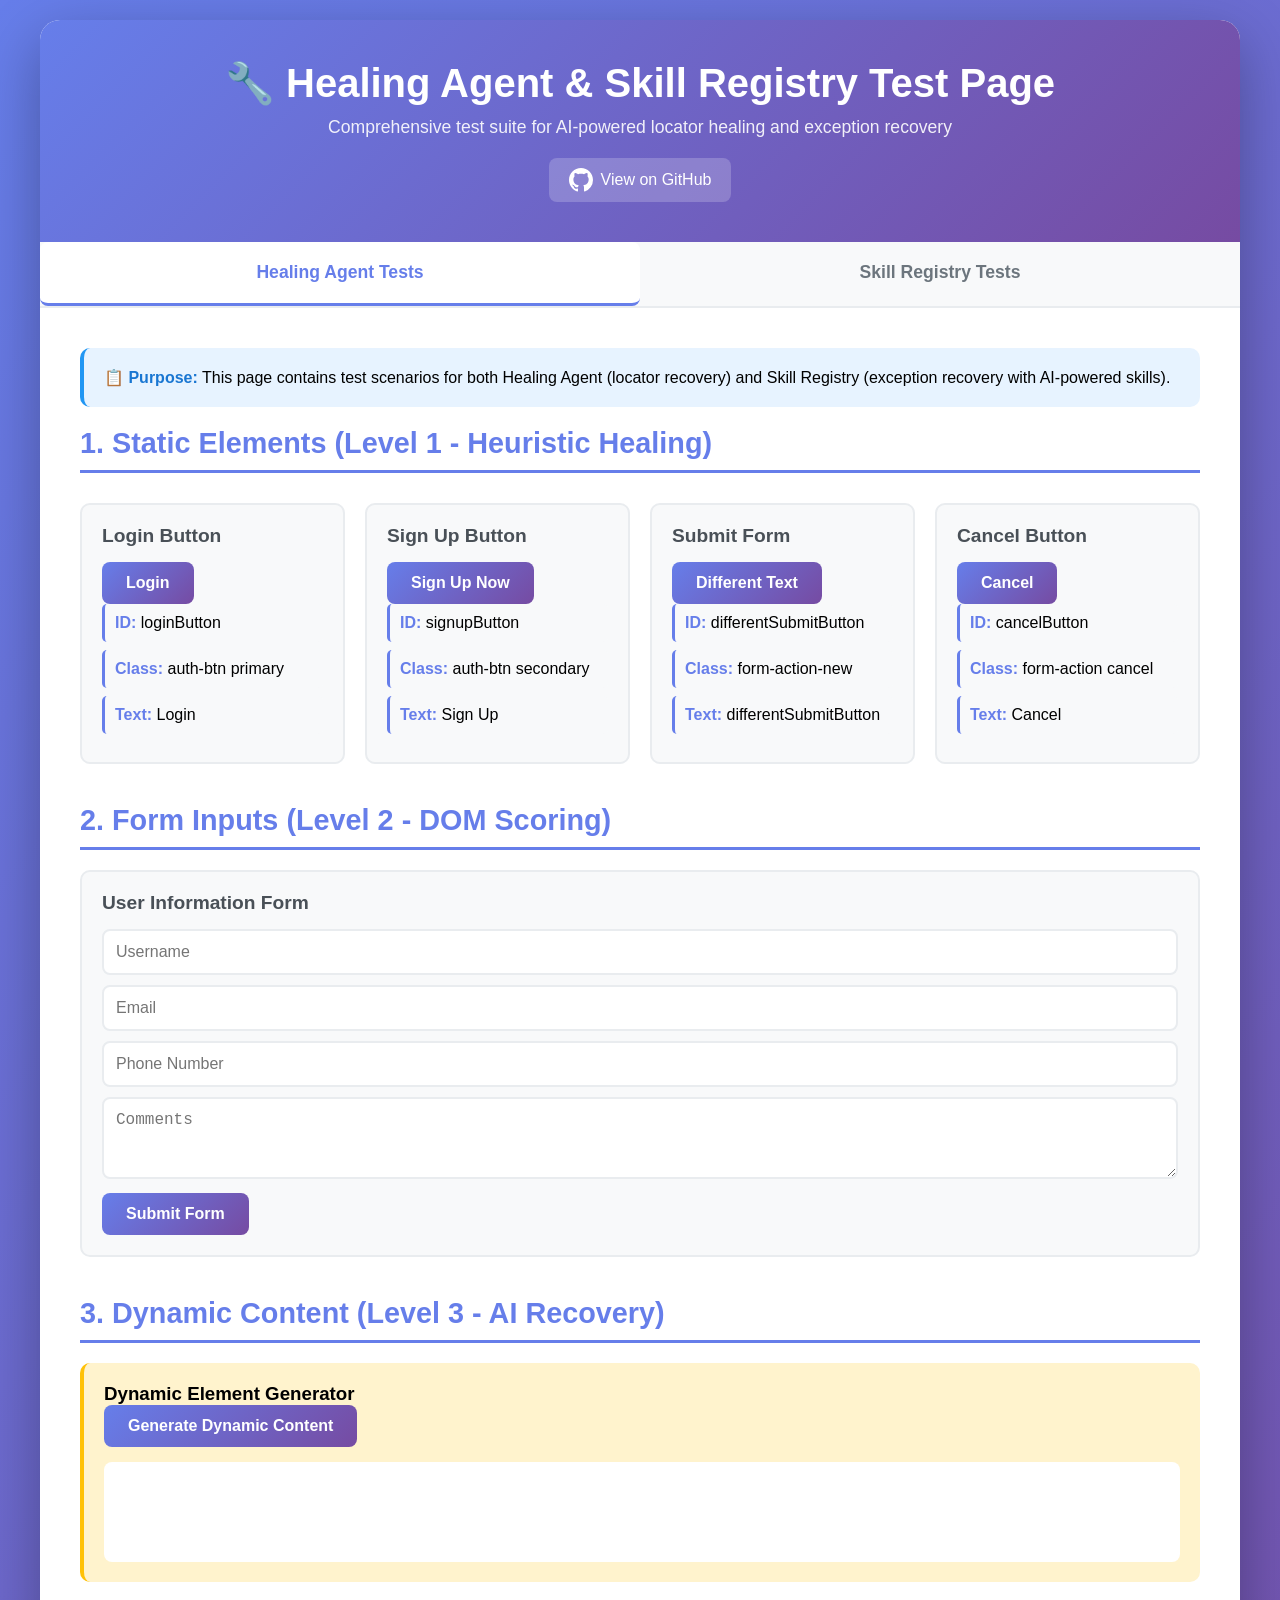
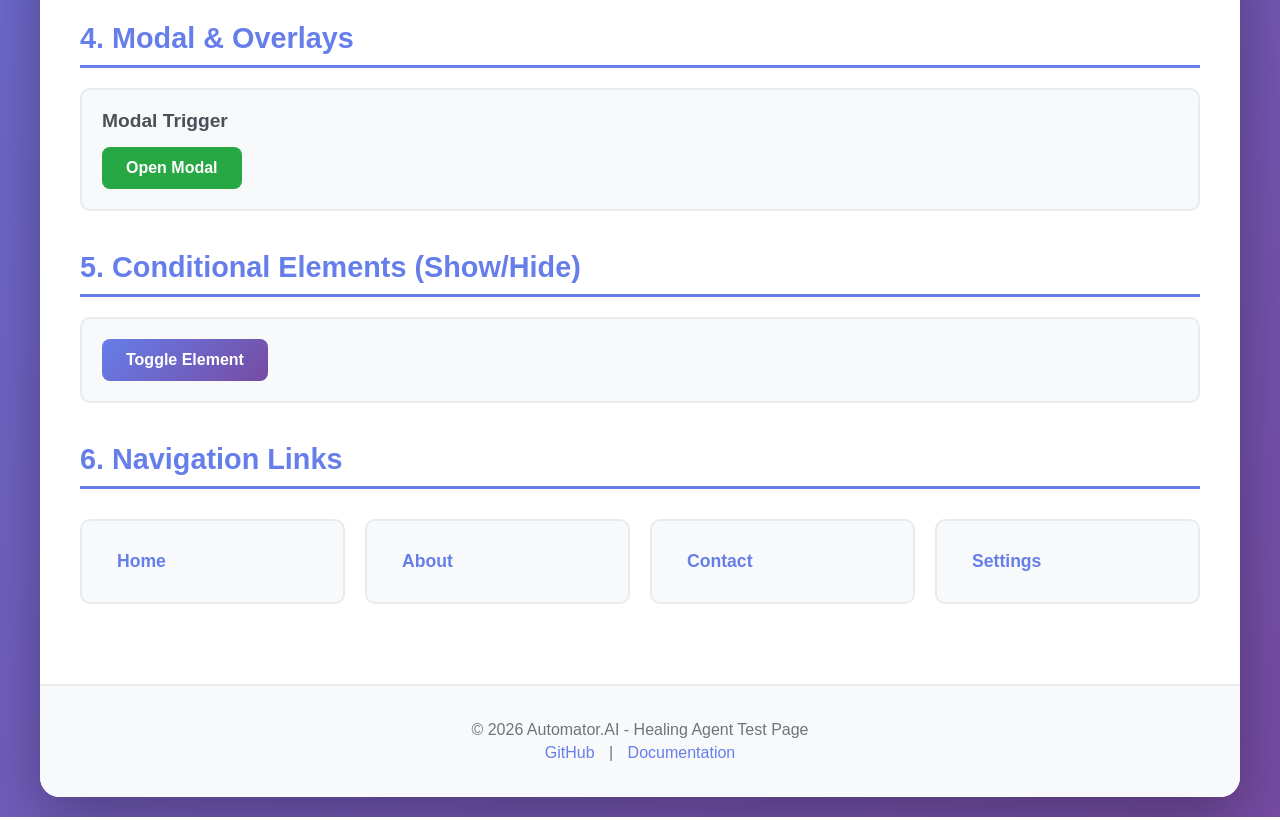
==== index.html @ 8621dc80 "submit button break" ====
<!DOCTYPE html>
<html lang="en">
<head>
    <meta charset="UTF-8">
    <meta name="viewport" content="width=device-width, initial-scale=1.0">
    <meta name="description" content="Comprehensive test page for AI-powered Healing Agent locator recovery testing">
    <meta name="keywords" content="healing agent, test automation, locator healing, UI testing">
    <meta name="author" content="Automator.AI">
    <title>Healing Agent Test Page - Automator.AI</title>
    <link rel="stylesheet" href="styles.css">
</head>
<body>
    <div class="container">
        <div class="header">
            <h1>🔧 Healing Agent & Skill Registry Test Page</h1>
            <p>Comprehensive test suite for AI-powered locator healing and exception recovery</p>
            <div class="header-links">
                <a href="https://github.com/yourusername/healing-agent-test-page" target="_blank" class="github-link">
                    <svg height="24" viewBox="0 0 16 16" width="24" fill="currentColor">
                        <path d="M8 0C3.58 0 0 3.58 0 8c0 3.54 2.29 6.53 5.47 7.59.4.07.55-.17.55-.38 0-.19-.01-.82-.01-1.49-2.01.37-2.53-.49-2.69-.94-.09-.23-.48-.94-.82-1.13-.28-.15-.68-.52-.01-.53.63-.01 1.08.58 1.23.82.72 1.21 1.87.87 2.33.66.07-.52.28-.87.51-1.07-1.78-.2-3.64-.89-3.64-3.95 0-.87.31-1.59.82-2.15-.08-.2-.36-1.02.08-2.12 0 0 .67-.21 2.2.82.64-.18 1.32-.27 2-.27.68 0 1.36.09 2 .27 1.53-1.04 2.2-.82 2.2-.82.44 1.1.16 1.92.08 2.12.51.56.82 1.27.82 2.15 0 3.07-1.87 3.75-3.65 3.95.29.25.54.73.54 1.48 0 1.07-.01 1.93-.01 2.2 0 .21.15.46.55.38A8.013 8.013 0 0016 8c0-4.42-3.58-8-8-8z"></path>
                    </svg>
                    View on GitHub
                </a>
            </div>
        </div>

        <div class="feature-tabs">
            <button class="tab-btn active" onclick="switchTab('healing')">Healing Agent Tests</button>
            <button class="tab-btn" onclick="switchTab('skills')">Skill Registry Tests</button>
        </div>

        <div class="content">
            <!-- Information Section -->
            <div class="info-box">
                <strong>📋 Purpose:</strong> This page contains test scenarios for both Healing Agent (locator recovery) and Skill Registry (exception recovery with AI-powered skills).
            </div>

            <!-- Healing Agent Tab -->
            <div id="healing-tab" class="tab-content active">
                <!-- Section 1: Static Elements -->
                <div class="section">
                    <h2>1. Static Elements (Level 1 - Heuristic Healing)</h2>
                    <div class="test-elements">
                        <div class="test-card">
                            <h3>Login Button</h3>
                            <button id="loginButton" class="auth-btn primary">Login</button>
                            <ul class="element-list">
                                <li><strong>ID:</strong> loginButton</li>
                                <li><strong>Class:</strong> auth-btn primary</li>
                                <li><strong>Text:</strong> Login</li>
                            </ul>
                        </div>

                        <div class="test-card">
                            <h3>Sign Up Button</h3>
                            <button id="btn-signup-modern" class="modern-auth-btn secondary-style">Sign Up Now</button>
                            <ul class="element-list">
                                <li><strong>ID:</strong> signupButton</li>
                                <li><strong>Class:</strong> auth-btn secondary</li>
                                <li><strong>Text:</strong> Sign Up</li>
                            </ul>
                        </div>

                        <div class="test-card">
                            <h3>Submit Form</h3>
                            <button id="differentSubmitButton" class="differentSubmitButton">Different Text</button>
                            <ul class="element-list">
                                <li><strong>ID:</strong> differentSubmitButton</li>
                                <li><strong>Class:</strong> form-action-new</li>
                                <li><strong>Text:</strong> differentSubmitButton</li>
                            </ul>
                        </div>

                        <div class="test-card">
                            <h3>Cancel Button</h3>
                            <button id="cancelButton" class="form-action cancel">Cancel</button>
                            <ul class="element-list">
                                <li><strong>ID:</strong> cancelButton</li>
                                <li><strong>Class:</strong> form-action cancel</li>
                                <li><strong>Text:</strong> Cancel</li>
                            </ul>
                        </div>
                    </div>
                </div>

                <!-- Section 2: Form Inputs -->
                <div class="section">
                    <h2>2. Form Inputs (Level 2 - DOM Scoring)</h2>
                    <div class="test-card">
                        <h3>User Information Form</h3>
                        <input type="text" id="usernameInput" placeholder="Username" class="form-input" />
                        <input type="email" id="emailInput" placeholder="Email" class="form-input" />
                        <input type="text" id="phoneInput" placeholder="Phone Number" class="form-input" />
                        <textarea id="commentsTextarea" placeholder="Comments" class="form-input" rows="3"></textarea>
                        <button id="formSubmitBtn">Submit Form</button>
                    </div>
                </div>

                <!-- Section 3: Dynamic Content -->
                <div class="section">
                    <h2>3. Dynamic Content (Level 3 - AI Recovery)</h2>
                    <div class="dynamic-section">
                        <h3>Dynamic Element Generator</h3>
                        <button id="generateDynamicBtn" onclick="generateDynamicContent()">Generate Dynamic Content</button>
                        <div id="dynamicContent"></div>
                    </div>
                </div>

                <!-- Section 4: Modal & Overlays -->
                <div class="section">
                    <h2>4. Modal & Overlays</h2>
                    <div class="test-card">
                        <h3>Modal Trigger</h3>
                        <button id="openModalBtn" class="modal-trigger" onclick="openModal()">Open Modal</button>
                    </div>
                </div>

                <!-- Section 5: Conditional Elements -->
                <div class="section">
                    <h2>5. Conditional Elements (Show/Hide)</h2>
                    <div class="test-card">
                        <button id="toggleBtn" onclick="toggleElement()">Toggle Element</button>
                        <div id="conditionalElement" class="hidden-element" style="margin-top: 15px; padding: 15px; background: #d4edda; border-radius: 8px;">
                            <strong>Hidden Element Revealed!</strong>
                            <p>This element can be shown or hidden dynamically.</p>
                        </div>
                    </div>
                </div>

                <!-- Section 6: Navigation Links -->
                <div class="section">
                    <h2>6. Navigation Links</h2>
                    <div class="test-elements">
                        <div class="test-card">
                            <a href="#home" id="homeLink" class="nav-link">Home</a>
                        </div>
                        <div class="test-card">
                            <a href="#about" id="aboutLink" class="nav-link">About</a>
                        </div>
                        <div class="test-card">
                            <a href="#contact" id="contactLink" class="nav-link">Contact</a>
                        </div>
                        <div class="test-card">
                            <a href="#settings" id="settingsLink" class="nav-link">Settings</a>
                        </div>
                    </div>
                </div>
            </div>

            <!-- Skill Registry Tab -->
            <div id="skills-tab" class="tab-content">
                <div class="info-box warning-box">
                    <strong>⚠️ Skill Registry Testing:</strong> These tests simulate various exception scenarios that the Skill Registry should handle automatically during test execution.
                </div>

                <div class="section">
                    <h2>Test Instructions</h2>
                    <div class="test-card">
                        <h3>How to Test Skill Registry</h3>
                        <ol class="instruction-list">
                            <li><strong>Setup:</strong> Enable <code>useSkillRegistry: true</code> in your project configuration</li>
                            <li><strong>Create Skills:</strong> Use the API to create skills for your scenario with matching trigger conditions</li>
                            <li><strong>Run Test:</strong> Execute your test scenario through Automator</li>
                            <li><strong>Trigger Interruption:</strong> Use the "Trigger" buttons on this page to simulate failures</li>
                            <li><strong>Observe:</strong> Skill Registry should detect, execute skill, and retry the step</li>
                            <li><strong>Verify:</strong> Check logs for skill execution details and MongoDB for execution records</li>
                        </ol>
                    </div>
                </div>

                <!-- All the same test sections but with skill-specific info -->
                <div class="section">
                    <h2>🎯 Test 1: Ad Popup Interruption</h2>
                    <div class="skill-test-scenario">
                        <div class="scenario-info">
                            <h3>Scenario Description</h3>
                            <p>Test clicks the "Continue" button, but an ad popup blocks the click interaction.</p>
                            <div class="skill-definition">
                                <strong>Expected Exception:</strong> <code>ElementClickInterceptedException</code><br>
                                <strong>Skill Trigger:</strong> "When an unexpected ad popup appears on screen"<br>
                                <strong>Skill Action:</strong> "Click on the close (X) icon"<br>
                                <strong>Expected Outcome:</strong> Skill dismisses popup, step retries and succeeds
                            </div>
                        </div>
                        <div class="test-controls">
                            <button id="continueButton2" class="primary-btn" data-test-id="continue-btn-skill">Continue to Next Step</button>
                            <button onclick="triggerAdPopup()" class="trigger-btn">Trigger Ad Popup</button>
                            <div id="adPopupStatus2" class="status"></div>
                        </div>
                    </div>
                </div>

                <div class="section">
                    <h2>🍪 Test 2: Cookie Consent Banner</h2>
                    <div class="skill-test-scenario">
                        <div class="scenario-info">
                            <h3>Scenario Description</h3>
                            <p>Test clicks "Accept Terms", but cookie banner blocks the button.</p>
                            <div class="skill-definition">
                                <strong>Expected Exception:</strong> <code>ElementClickInterceptedException</code><br>
                                <strong>Skill Trigger:</strong> "When a cookie consent banner is blocking interactions"<br>
                                <strong>Skill Action:</strong> "Click on the Accept All button"<br>
                                <strong>Expected Outcome:</strong> Skill accepts cookies, step retries and succeeds
                            </div>
                        </div>
                        <div class="test-controls">
                            <button id="acceptTermsButton2" class="primary-btn" data-test-id="accept-terms-skill">Accept Terms</button>
                            <button onclick="triggerCookieBanner()" class="trigger-btn">Trigger Cookie Banner</button>
                            <div id="cookieBannerStatus2" class="status"></div>
                        </div>
                    </div>
                </div>

                <div class="section">
                    <h2>📧 Test 3: Newsletter Subscription Popup</h2>
                    <div class="skill-test-scenario">
                        <div class="scenario-info">
                            <h3>Scenario Description</h3>
                            <p>Test submits a form, but newsletter popup blocks submit.</p>
                            <div class="skill-definition">
                                <strong>Expected Exception:</strong> <code>ElementClickInterceptedException</code><br>
                                <strong>Skill Trigger:</strong> "When newsletter subscription popup appears"<br>
                                <strong>Skill Action:</strong> "Click on the No Thanks button"<br>
                                <strong>Expected Outcome:</strong> Skill dismisses newsletter, step retries and succeeds
                            </div>
                        </div>
                        <div class="test-controls">
                            <button id="submitFormButton2" class="primary-btn" data-test-id="submit-form-skill">Submit Form</button>
                            <button onclick="triggerNewsletterPopup()" class="trigger-btn">Trigger Newsletter Popup</button>
                            <div id="newsletterStatus2" class="status"></div>
                        </div>
                    </div>
                </div>

                <div class="section">
                    <h2>👁️ Test 4: Element Not Visible (Scroll Required)</h2>
                    <div class="skill-test-scenario">
                        <div class="scenario-info">
                            <h3>Scenario Description</h3>
                            <p>Target button is outside viewport, causing ElementNotInteractableException.</p>
                            <div class="skill-definition">
                                <strong>Expected Exception:</strong> <code>ElementNotInteractableException</code><br>
                                <strong>Skill Trigger:</strong> "When target element is not visible in viewport"<br>
                                <strong>Skill Action:</strong> "Scroll the target element into center of viewport"<br>
                                <strong>Expected Outcome:</strong> Skill scrolls to element, step retries and succeeds
                            </div>
                        </div>
                        <div class="test-controls">
                            <button onclick="scrollToHiddenElement()" class="trigger-btn">Scroll to Hidden Element</button>
                            <p class="helper-text">Target button is 1500px below (out of viewport)</p>
                            <div id="scrollStatus2" class="status"></div>
                        </div>
                        <div style="height: 1500px; background: linear-gradient(to bottom, #f8f9fa, #e9ecef); margin: 20px 0; display: flex; align-items: center; justify-content: center; color: #6c757d;">
                            <p>↓ Hidden button is below ↓</p>
                        </div>
                        <button id="hiddenButton2" class="primary-btn" data-test-id="hidden-btn-skill" style="margin-bottom: 50px;">Hidden Button (Out of Viewport)</button>
                    </div>
                </div>

                <div class="section">
                    <h2>⏳ Test 5: Loading Spinner Blocker</h2>
                    <div class="skill-test-scenario">
                        <div class="scenario-info">
                            <h3>Scenario Description</h3>
                            <p>Loading spinner appears and blocks interaction, causing timeout.</p>
                            <div class="skill-definition">
                                <strong>Expected Exception:</strong> <code>TimeoutException</code> or <code>ElementClickInterceptedException</code><br>
                                <strong>Skill Trigger:</strong> "When loading spinner is blocking interactions"<br>
                                <strong>Skill Action:</strong> "Wait for loading spinner to disappear"<br>
                                <strong>Expected Outcome:</strong> Skill waits for spinner, step retries and succeeds
                            </div>
                        </div>
                        <div class="test-controls">
                            <button id="processDataButton2" class="primary-btn" data-test-id="process-data-skill">Process Data</button>
                            <button onclick="triggerLoadingSpinner()" class="trigger-btn">Trigger Loading Spinner</button>
                            <div id="loadingStatus2" class="status"></div>
                        </div>
                    </div>
                </div>

                <div class="section">
                    <h2>🔄 Test 6: Stale Element After DOM Update</h2>
                    <div class="skill-test-scenario">
                        <div class="scenario-info">
                            <h3>Scenario Description</h3>
                            <p>Element reference becomes stale after React/Vue-style re-render.</p>
                            <div class="skill-definition">
                                <strong>Expected Exception:</strong> <code>StaleElementReferenceException</code><br>
                                <strong>Skill Trigger:</strong> "When element reference becomes stale after DOM update"<br>
                                <strong>Skill Action:</strong> "Wait 2 seconds for DOM to stabilize"<br>
                                <strong>Expected Outcome:</strong> Skill waits, element re-located, step succeeds
                            </div>
                        </div>
                        <div class="test-controls">
                            <div id="staleContainer">
                                <button id="staleTestButton2" class="primary-btn" data-test-id="stale-btn-skill">Target Button</button>
                            </div>
                            <button onclick="causeStaleElement()" class="trigger-btn">Cause DOM Re-render</button>
                            <div id="staleStatus2" class="status"></div>
                        </div>
                    </div>
                </div>

                <div class="section">
                    <h2>🪟 Test 7: Multiple Overlapping Popups</h2>
                    <div class="skill-test-scenario">
                        <div class="scenario-info">
                            <h3>Scenario Description</h3>
                            <p>Three popups appear in sequence: Cookie → Newsletter → Promo</p>
                            <div class="skill-definition">
                                <strong>Expected Exception:</strong> <code>ElementClickInterceptedException</code> (multiple times)<br>
                                <strong>Skill Trigger:</strong> "When any popup or modal is blocking interactions"<br>
                                <strong>Skill Action:</strong> "Click close button or dismiss link"<br>
                                <strong>Expected Outcome:</strong> Skill dismisses all popups, step eventually succeeds
                            </div>
                        </div>
                        <div class="test-controls">
                            <button id="finalActionButton2" class="primary-btn" data-test-id="final-action-skill">Complete Action</button>
                            <button onclick="triggerMultiplePopups()" class="trigger-btn">Trigger Sequential Popups</button>
                            <div id="multiPopupStatus2" class="status"></div>
                        </div>
                    </div>
                </div>

                <div class="section">
                    <h2>📊 Test Results Summary</h2>
                    <div class="test-card">
                        <h3>Expected Skill Registry Behavior</h3>
                        <ul class="result-list">
                            <li>✅ <strong>Test 1-3:</strong> Popups dismissed automatically</li>
                            <li>✅ <strong>Test 4:</strong> Element scrolled into view</li>
                            <li>✅ <strong>Test 5:</strong> Waited for spinner to disappear</li>
                            <li>✅ <strong>Test 6:</strong> Waited for DOM stabilization</li>
                            <li>✅ <strong>Test 7:</strong> All popups dismissed in sequence</li>
                            <li>📝 <strong>Logs:</strong> Check core engine logs for [SkillRegistry] entries</li>
                            <li>💾 <strong>Database:</strong> Check MongoDB skillexecutions collection</li>
                        </ul>
                    </div>
                </div>
            </div>
        </div>

        <footer class="footer">
            <p>&copy; 2026 Automator.AI - Healing Agent Test Page</p>
            <p>
                <a href="https://github.com/yourusername/healing-agent-test-page" target="_blank">GitHub</a> | 
                <a href="docs.html">Documentation</a>
            </p>
        </footer>
    </div>

    <!-- Modal -->
    <div id="modal">
        <div class="modal-content">
            <h3>Modal Dialog</h3>
            <p>This is a modal that appears on top of the page.</p>
            <button id="closeModalBtn" class="close-modal" onclick="closeModal()">Close Modal</button>
        </div>
    </div>

    <!-- Ad Popup Overlay -->
    <div id="adPopup" class="popup-overlay">
        <div class="popup-content ad-popup">
            <h3>🎯 Advertisement</h3>
            <p>Special Offer! Get 50% off on premium features!</p>
            <button id="adCloseBtn" class="close-btn" onclick="closeAdPopup()">✕</button>
            <button class="popup-action-btn">Learn More</button>
        </div>
    </div>

    <!-- Cookie Consent Banner -->
    <div id="cookieBanner" class="cookie-banner">
        <div class="cookie-content">
            <p>🍪 We use cookies to enhance your experience. By continuing, you accept our cookie policy.</p>
            <div class="cookie-buttons">
                <button id="acceptAllCookies" class="accept-btn" onclick="closeCookieBanner()">Accept All</button>
                <button id="rejectCookies" class="reject-btn" onclick="closeCookieBanner()">Reject</button>
            </div>
        </div>
    </div>

    <!-- Newsletter Popup -->
    <div id="newsletterPopup" class="popup-overlay">
        <div class="popup-content newsletter-popup">
            <h3>📧 Subscribe to Our Newsletter</h3>
            <p>Get the latest updates and exclusive offers!</p>
            <input type="email" placeholder="Enter your email" class="popup-input" />
            <button id="subscribeBtn" class="popup-action-btn">Subscribe</button>
            <button id="noThanksBtn" class="close-btn" onclick="closeNewsletterPopup()">No Thanks</button>
        </div>
    </div>

    <!-- Loading Spinner Overlay -->
    <div id="loadingSpinner" class="loading-overlay">
        <div class="spinner"></div>
        <p>Loading...</p>
    </div>

    <!-- Promo Popup (for multiple popups test) -->
    <div id="promoPopup" class="popup-overlay">
        <div class="popup-content promo-popup">
            <h3>🎉 Limited Time Offer!</h3>
            <p>Sign up now and get 30 days free trial!</p>
            <button id="promoCloseBtn" class="close-btn" onclick="closePromoPopup()">✕</button>
            <button class="popup-action-btn">Claim Offer</button>
        </div>
    </div>

    <script src="script.js"></script>
</body>
</html>
---- styles.css ----
* {
    margin: 0;
    padding: 0;
    box-sizing: border-box;
}

body {
    font-family: 'Segoe UI', Tahoma, Geneva, Verdana, sans-serif;
    background: linear-gradient(135deg, #667eea 0%, #764ba2 100%);
    min-height: 100vh;
    padding: 20px;
}

.container {
    max-width: 1200px;
    margin: 0 auto;
    background: white;
    border-radius: 20px;
    box-shadow: 0 20px 60px rgba(0, 0, 0, 0.3);
    overflow: hidden;
}

.header {
    background: linear-gradient(135deg, #667eea 0%, #764ba2 100%);
    color: white;
    padding: 40px;
    text-align: center;
    position: relative;
}

.header h1 {
    font-size: 2.5rem;
    margin-bottom: 10px;
}

.header p {
    font-size: 1.1rem;
    opacity: 0.9;
}

.header-links {
    margin-top: 20px;
}

.github-link {
    display: inline-flex;
    align-items: center;
    gap: 8px;
    color: white;
    text-decoration: none;
    background: rgba(255, 255, 255, 0.2);
    padding: 10px 20px;
    border-radius: 8px;
    transition: all 0.3s ease;
}

.github-link:hover {
    background: rgba(255, 255, 255, 0.3);
    transform: translateY(-2px);
}

.content {
    padding: 40px;
}

.section {
    margin-bottom: 40px;
}

.section h2 {
    color: #667eea;
    margin-bottom: 20px;
    font-size: 1.8rem;
    border-bottom: 3px solid #667eea;
    padding-bottom: 10px;
}

.test-elements {
    display: grid;
    grid-template-columns: repeat(auto-fit, minmax(250px, 1fr));
    gap: 20px;
    margin-top: 30px;
}

.test-card {
    background: #f8f9fa;
    border-radius: 10px;
    padding: 20px;
    border: 2px solid #e9ecef;
    transition: all 0.3s ease;
}

.test-card:hover {
    transform: translateY(-5px);
    box-shadow: 0 10px 20px rgba(102, 126, 234, 0.2);
    border-color: #667eea;
}

.test-card h3 {
    color: #495057;
    margin-bottom: 15px;
    font-size: 1.2rem;
}

button, .btn {
    background: linear-gradient(135deg, #667eea 0%, #764ba2 100%);
    color: white;
    border: none;
    padding: 12px 24px;
    border-radius: 8px;
    cursor: pointer;
    font-size: 1rem;
    font-weight: 600;
    transition: all 0.3s ease;
    display: inline-block;
    text-decoration: none;
}

button:hover, .btn:hover {
    transform: scale(1.05);
    box-shadow: 0 5px 15px rgba(102, 126, 234, 0.4);
}

input[type="text"],
input[type="email"],
textarea {
    width: 100%;
    padding: 12px;
    border: 2px solid #e9ecef;
    border-radius: 8px;
    font-size: 1rem;
    margin-bottom: 10px;
    transition: border-color 0.3s ease;
}

input[type="text"]:focus,
input[type="email"]:focus,
textarea:focus {
    outline: none;
    border-color: #667eea;
}

.dynamic-section {
    background: #fff3cd;
    padding: 20px;
    border-radius: 10px;
    border-left: 4px solid #ffc107;
}

.info-box {
    background: #e7f3ff;
    padding: 20px;
    border-radius: 10px;
    border-left: 4px solid #2196F3;
    margin-bottom: 20px;
}

.info-box strong {
    color: #1976D2;
}

.element-list {
    list-style: none;
    padding-left: 0;
}

.element-list li {
    padding: 10px;
    margin-bottom: 8px;
    background: #f8f9fa;
    border-radius: 5px;
    border-left: 3px solid #667eea;
}

.element-list li strong {
    color: #667eea;
}

.modal-trigger {
    background: #28a745;
}

.modal-trigger:hover {
    background: #218838;
}

.hidden-element {
    display: none;
}

.visible-element {
    display: block;
    animation: fadeIn 0.5s ease;
}

@keyframes fadeIn {
    from { opacity: 0; transform: translateY(-10px); }
    to { opacity: 1; transform: translateY(0); }
}

#dynamicContent {
    min-height: 100px;
    padding: 20px;
    background: white;
    border-radius: 8px;
    margin-top: 15px;
}

.status-message {
    padding: 15px;
    border-radius: 8px;
    margin-top: 15px;
    font-weight: 500;
}

.success {
    background: #d4edda;
    color: #155724;
    border: 1px solid #c3e6cb;
}

.error {
    background: #f8d7da;
    color: #721c24;
    border: 1px solid #f5c6cb;
}

#modal {
    display: none;
    position: fixed;
    top: 0;
    left: 0;
    width: 100%;
    height: 100%;
    background: rgba(0, 0, 0, 0.5);
    justify-content: center;
    align-items: center;
    z-index: 1000;
}

#modal.show {
    display: flex;
}

.modal-content {
    background: white;
    padding: 40px;
    border-radius: 15px;
    max-width: 500px;
    width: 90%;
    text-align: center;
    animation: slideIn 0.3s ease;
}

@keyframes slideIn {
    from { transform: translateY(-50px); opacity: 0; }
    to { transform: translateY(0); opacity: 1; }
}

.modal-content h3 {
    color: #667eea;
    margin-bottom: 20px;
}

.close-modal {
    background: #dc3545;
}

.close-modal:hover {
    background: #c82333;
}

.nav-link {
    color: #667eea;
    text-decoration: none;
    font-size: 1.1rem;
    font-weight: 600;
    padding: 10px 15px;
    display: block;
    transition: all 0.3s ease;
}

.nav-link:hover {
    color: #764ba2;
    transform: translateX(5px);
}

.footer {
    background: #f8f9fa;
    padding: 30px;
    text-align: center;
    color: #6c757d;
    border-top: 2px solid #e9ecef;
}

.footer p {
    margin: 5px 0;
}

.footer a {
    color: #667eea;
    text-decoration: none;
    margin: 0 10px;
}

.footer a:hover {
    text-decoration: underline;
}

/* Tab Navigation */
.feature-tabs {
    display: flex;
    background: #f8f9fa;
    border-bottom: 2px solid #e9ecef;
}

.tab-btn {
    flex: 1;
    padding: 20px;
    background: transparent;
    border: none;
    border-bottom: 3px solid transparent;
    color: #6c757d;
    font-size: 1.1rem;
    font-weight: 600;
    cursor: pointer;
    transition: all 0.3s ease;
}

.tab-btn:hover {
    background: rgba(102, 126, 234, 0.1);
    transform: none;
}

.tab-btn.active {
    color: #667eea;
    border-bottom-color: #667eea;
    background: white;
}

.tab-content {
    display: none;
}

.tab-content.active {
    display: block;
}

/* Skill Registry Specific Styles */
.skill-test-scenario {
    background: #f8f9fa;
    padding: 30px;
    border-radius: 15px;
    border: 2px solid #e9ecef;
}

.scenario-info {
    background: white;
    padding: 20px;
    border-radius: 10px;
    margin-bottom: 20px;
    border-left: 4px solid #667eea;
}

.scenario-info h3 {
    color: #667eea;
    margin-bottom: 15px;
}

.skill-definition {
    background: #e7f3ff;
    padding: 15px;
    border-radius: 8px;
    margin-top: 15px;
    font-family: 'Courier New', monospace;
    font-size: 0.9rem;
    line-height: 1.8;
}

.test-controls {
    display: flex;
    gap: 15px;
    align-items: center;
    flex-wrap: wrap;
}

.primary-btn {
    background: linear-gradient(135deg, #667eea 0%, #764ba2 100%);
    flex: 1;
    min-width: 200px;
}

.trigger-btn {
    background: linear-gradient(135deg, #f093fb 0%, #f5576c 100%);
    flex: 0 0 auto;
}

.status {
    flex: 1 0 100%;
    padding: 12px;
    border-radius: 8px;
    font-weight: 500;
    margin-top: 10px;
}

.status.success {
    background: #d4edda;
    color: #155724;
    border: 1px solid #c3e6cb;
}

.status.warning {
    background: #fff3cd;
    color: #856404;
    border: 1px solid #ffeaa7;
}

.status.error {
    background: #f8d7da;
    color: #721c24;
    border: 1px solid #f5c6cb;
}

.warning-box {
    background: #fff3cd;
    border-left-color: #ffc107;
}

.warning-box strong {
    color: #856404;
}

.instruction-list {
    padding-left: 20px;
}

.instruction-list li {
    margin: 15px 0;
    line-height: 1.6;
}

.instruction-list code {
    background: #f8f9fa;
    padding: 3px 8px;
    border-radius: 4px;
    color: #e83e8c;
    font-family: 'Courier New', monospace;
}

.result-list {
    list-style: none;
    padding-left: 0;
}

.result-list li {
    padding: 12px;
    margin: 10px 0;
    background: #f8f9fa;
    border-radius: 8px;
    border-left: 4px solid #28a745;
}

.helper-text {
    color: #6c757d;
    font-size: 0.9rem;
    font-style: italic;
    margin-top: 10px;
}

/* Popup Overlays */
.popup-overlay {
    display: none;
    position: fixed;
    top: 0;
    left: 0;
    width: 100%;
    height: 100%;
    background: rgba(0, 0, 0, 0.7);
    justify-content: center;
    align-items: center;
    z-index: 2000;
    animation: fadeIn 0.3s ease;
}

.popup-overlay.show {
    display: flex;
}

.popup-content {
    background: white;
    padding: 40px;
    border-radius: 15px;
    max-width: 500px;
    width: 90%;
    text-align: center;
    position: relative;
    animation: slideIn 0.3s ease;
    box-shadow: 0 20px 60px rgba(0, 0, 0, 0.4);
}

.ad-popup {
    border: 3px solid #ff6b6b;
}

.ad-popup h3 {
    color: #ff6b6b;
}

.newsletter-popup {
    border: 3px solid #4ecdc4;
}

.newsletter-popup h3 {
    color: #4ecdc4;
}

.promo-popup {
    border: 3px solid #ffd93d;
}

.promo-popup h3 {
    color: #f39c12;
}

.close-btn {
    position: absolute;
    top: 15px;
    right: 15px;
    background: #dc3545;
    border: none;
    color: white;
    width: 35px;
    height: 35px;
    border-radius: 50%;
    font-size: 1.2rem;
    cursor: pointer;
    display: flex;
    align-items: center;
    justify-content: center;
    transition: all 0.3s ease;
}

.close-btn:hover {
    background: #c82333;
    transform: rotate(90deg);
}

.popup-action-btn {
    background: #667eea;
    color: white;
    border: none;
    padding: 12px 30px;
    border-radius: 8px;
    margin-top: 15px;
    cursor: pointer;
    font-weight: 600;
}

.popup-input {
    width: 100%;
    padding: 12px;
    margin: 15px 0;
    border: 2px solid #e9ecef;
    border-radius: 8px;
}

/* Cookie Banner */
.cookie-banner {
    display: none;
    position: fixed;
    bottom: 0;
    left: 0;
    width: 100%;
    background: rgba(33, 37, 41, 0.95);
    color: white;
    padding: 20px;
    z-index: 1500;
    animation: slideUp 0.3s ease;
}

.cookie-banner.show {
    display: block;
}

@keyframes slideUp {
    from { transform: translateY(100%); }
    to { transform: translateY(0); }
}

.cookie-content {
    max-width: 1200px;
    margin: 0 auto;
    display: flex;
    justify-content: space-between;
    align-items: center;
    gap: 20px;
    flex-wrap: wrap;
}

.cookie-buttons {
    display: flex;
    gap: 10px;
}

.accept-btn, .reject-btn {
    padding: 10px 20px;
    border: none;
    border-radius: 8px;
    cursor: pointer;
    font-weight: 600;
}

.accept-btn {
    background: #28a745;
    color: white;
}

.accept-btn:hover {
    background: #218838;
}

.reject-btn {
    background: #6c757d;
    color: white;
}

.reject-btn:hover {
    background: #5a6268;
}

/* Loading Spinner Overlay */
.loading-overlay {
    display: none;
    position: fixed;
    top: 0;
    left: 0;
    width: 100%;
    height: 100%;
    background: rgba(255, 255, 255, 0.9);
    justify-content: center;
    align-items: center;
    flex-direction: column;
    z-index: 3000;
}

.loading-overlay.show {
    display: flex;
}

.spinner {
    border: 8px solid #f3f3f3;
    border-top: 8px solid #667eea;
    border-radius: 50%;
    width: 60px;
    height: 60px;
    animation: spin 1s linear infinite;
}

@keyframes spin {
    0% { transform: rotate(0deg); }
    100% { transform: rotate(360deg); }
}

.loading-overlay p {
    margin-top: 20px;
    color: #667eea;
    font-size: 1.2rem;
    font-weight: 600;
}

.skill-input {
    width: 100%;
    padding: 12px;
    border: 2px solid #e9ecef;
    border-radius: 8px;
    font-size: 1rem;
}

.skill-input:disabled {
    background: #e9ecef;
    cursor: not-allowed;
}

/* Responsive Design */
@media (max-width: 768px) {
    .header h1 {
        font-size: 1.8rem;
    }

    .header p {
        font-size: 1rem;
    }

    .content {
        padding: 20px;
    }

    .section h2 {
        font-size: 1.5rem;
    }

    .test-elements {
        grid-template-columns: 1fr;
    }
    
    .cookie-content {
        flex-direction: column;
        text-align: center;
    }
    
    .test-controls {
        flex-direction: column;
    }
    
    .primary-btn, .trigger-btn {
        width: 100%;
    }
}
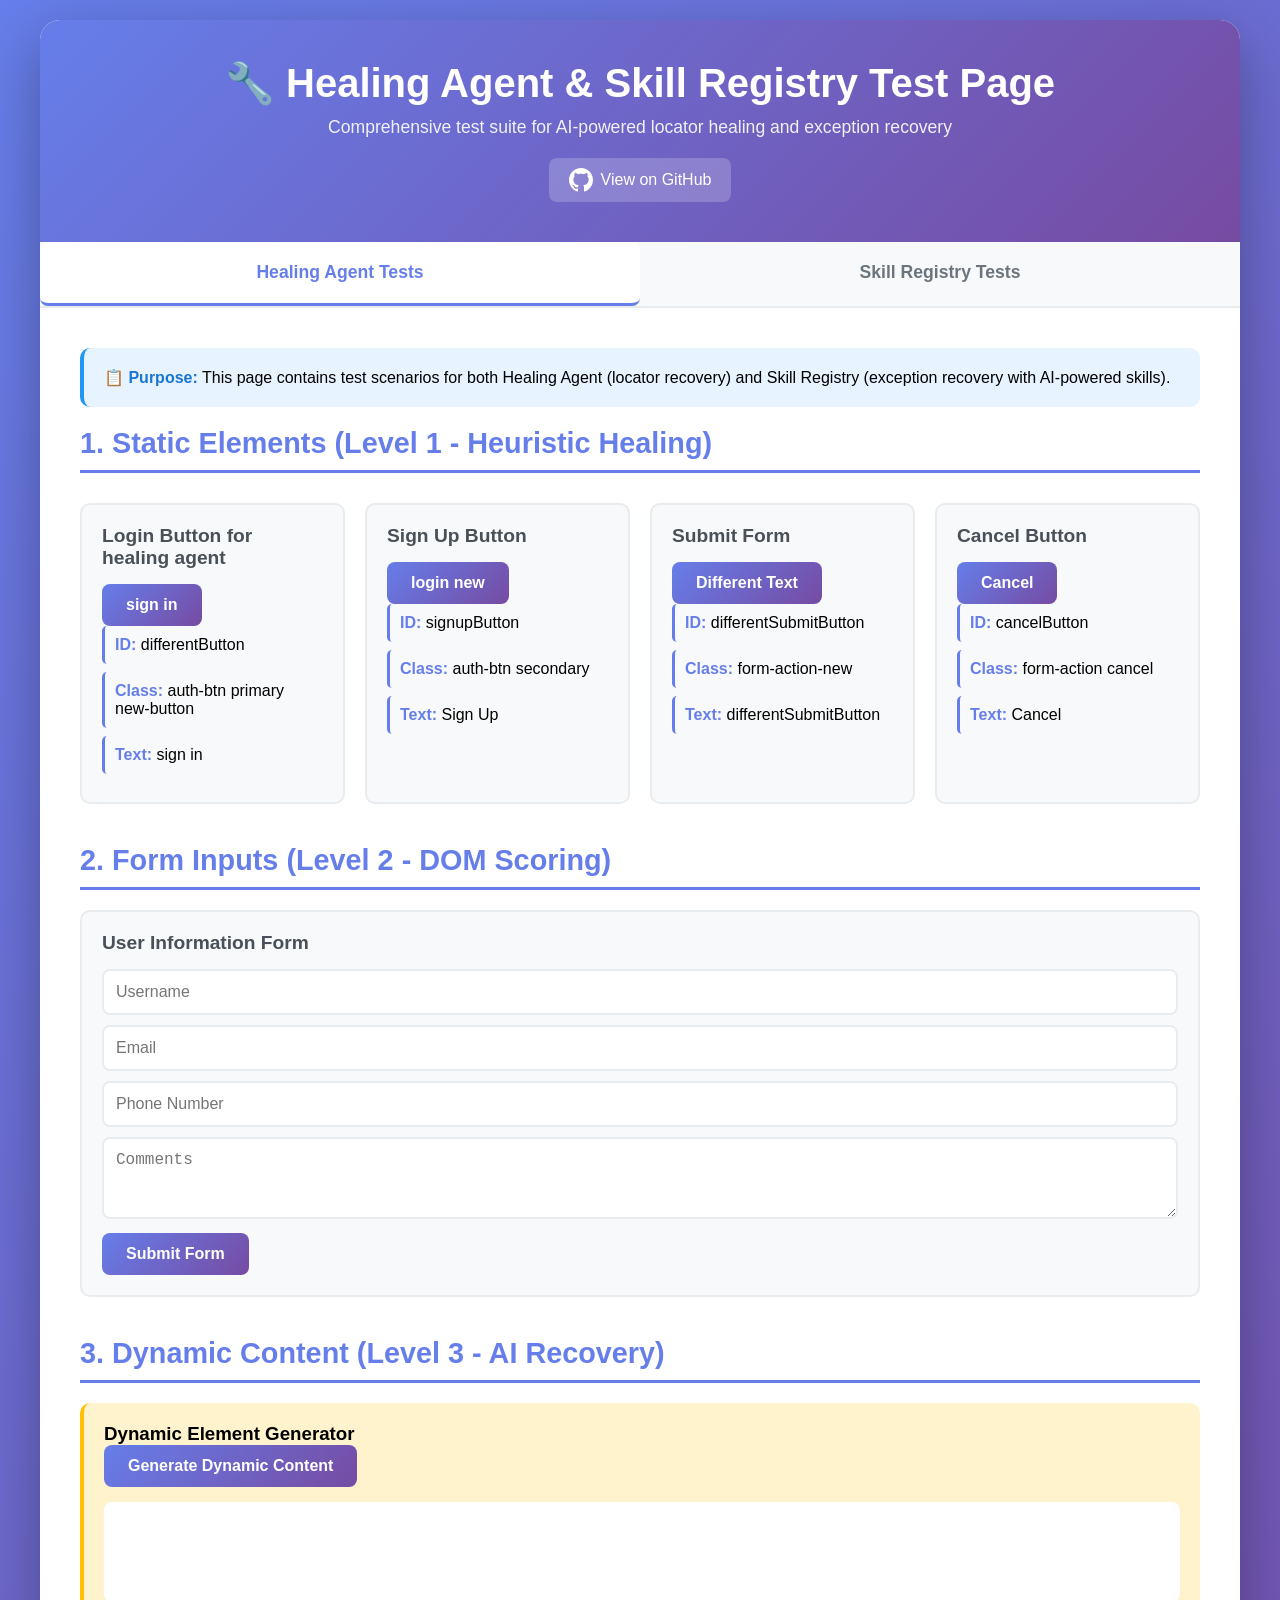
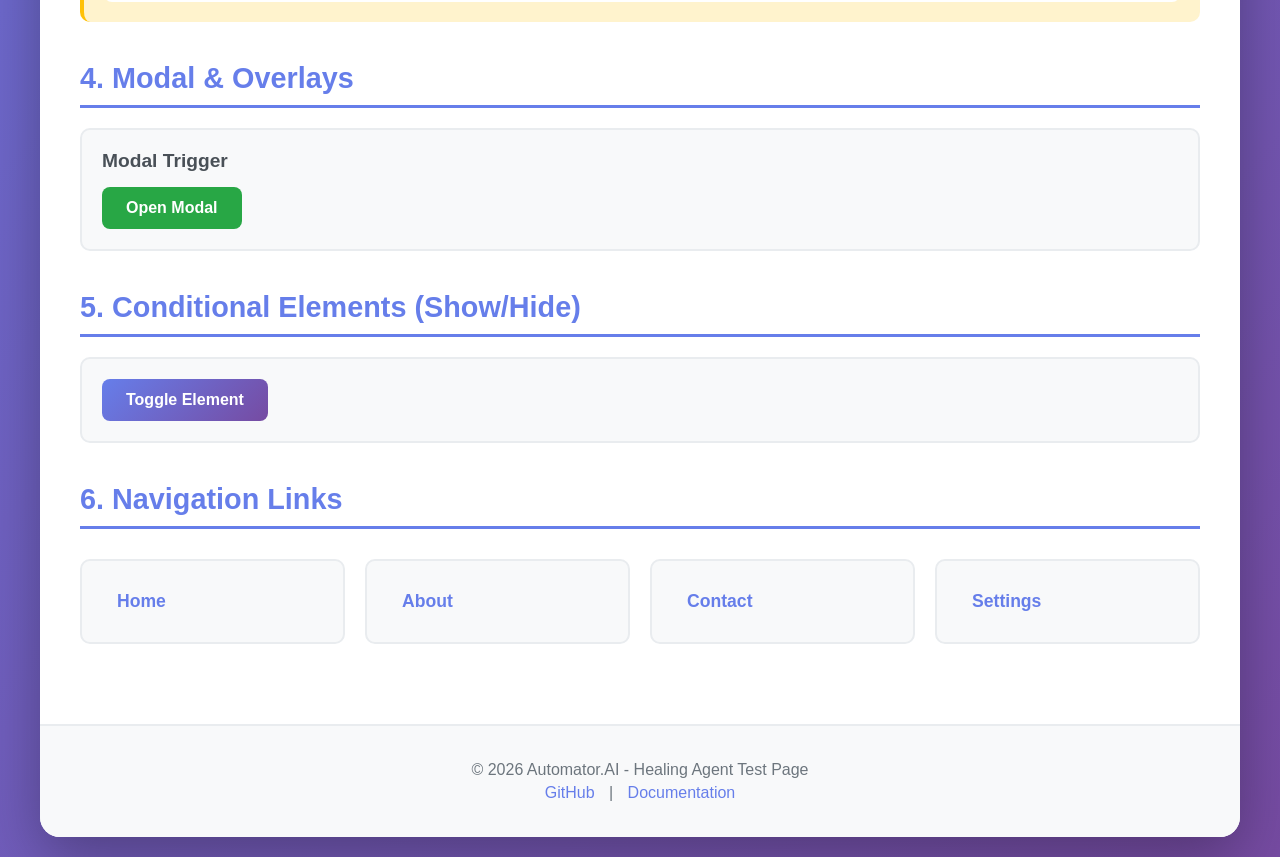
==== commit 57739b03: "new" ====
--- a/index.html
+++ b/index.html
@@ -42,18 +42,18 @@
                     <h2>1. Static Elements (Level 1 - Heuristic Healing)</h2>
                     <div class="test-elements">
                         <div class="test-card">
-                            <h3>Login Button</h3>
-                            <button id="loginButton" class="auth-btn primary">Login</button>
+                            <h3>Login Button for healing agent</h3>
+                            <button id="differentButton" class="auth-btn primary">sign in</button>
                             <ul class="element-list">
-                                <li><strong>ID:</strong> loginButton</li>
-                                <li><strong>Class:</strong> auth-btn primary</li>
-                                <li><strong>Text:</strong> Login</li>
+                                <li><strong>ID:</strong> differentButton</li>
+                                <li><strong>Class:</strong> auth-btn primary new-button</li>
+                                <li><strong>Text:</strong> sign in</li>
                             </ul>
                         </div>
 
                         <div class="test-card">
                             <h3>Sign Up Button</h3>
-                            <button id="btn-signup-modern" class="modern-auth-btn secondary-style">Sign Up Now</button>
+                            <button id="btn-signup-modern" class="modern-auth-btn secondary-style">login new</button>
                             <ul class="element-list">
                                 <li><strong>ID:</strong> signupButton</li>
                                 <li><strong>Class:</strong> auth-btn secondary</li>
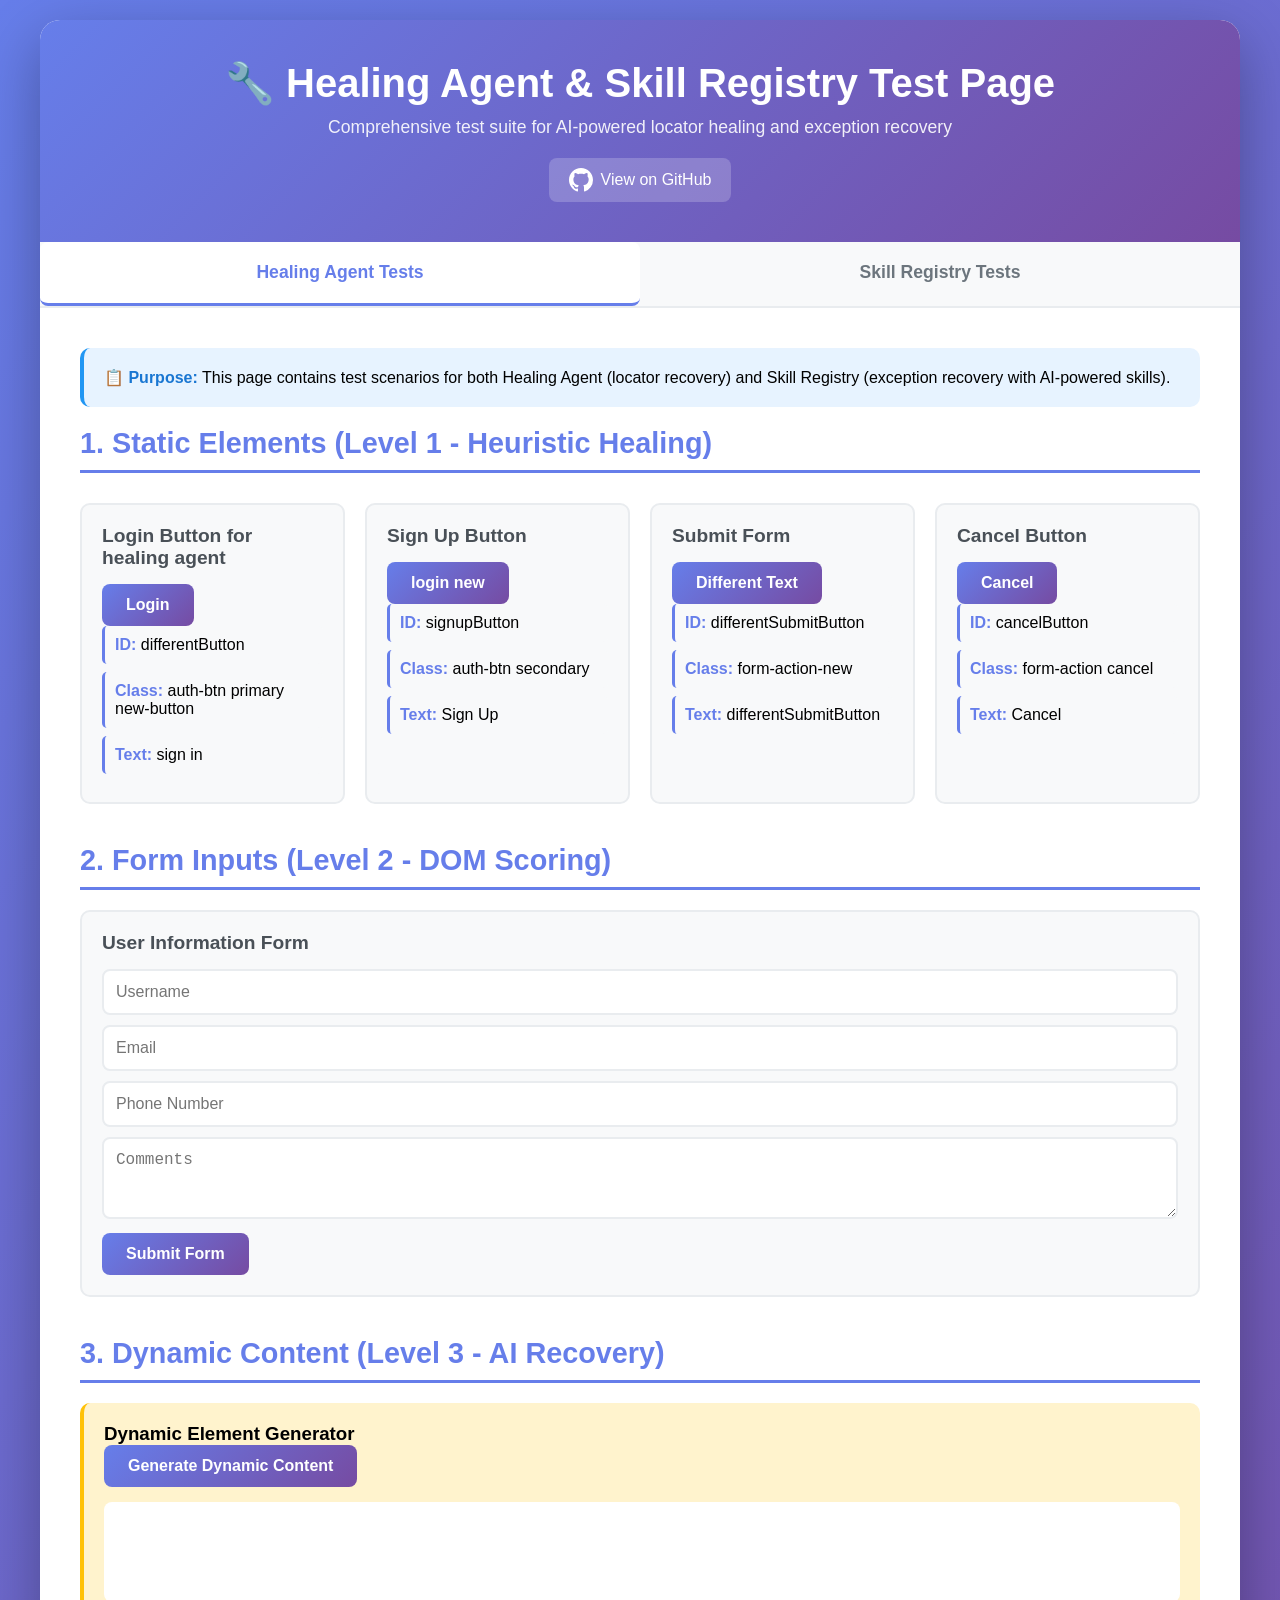
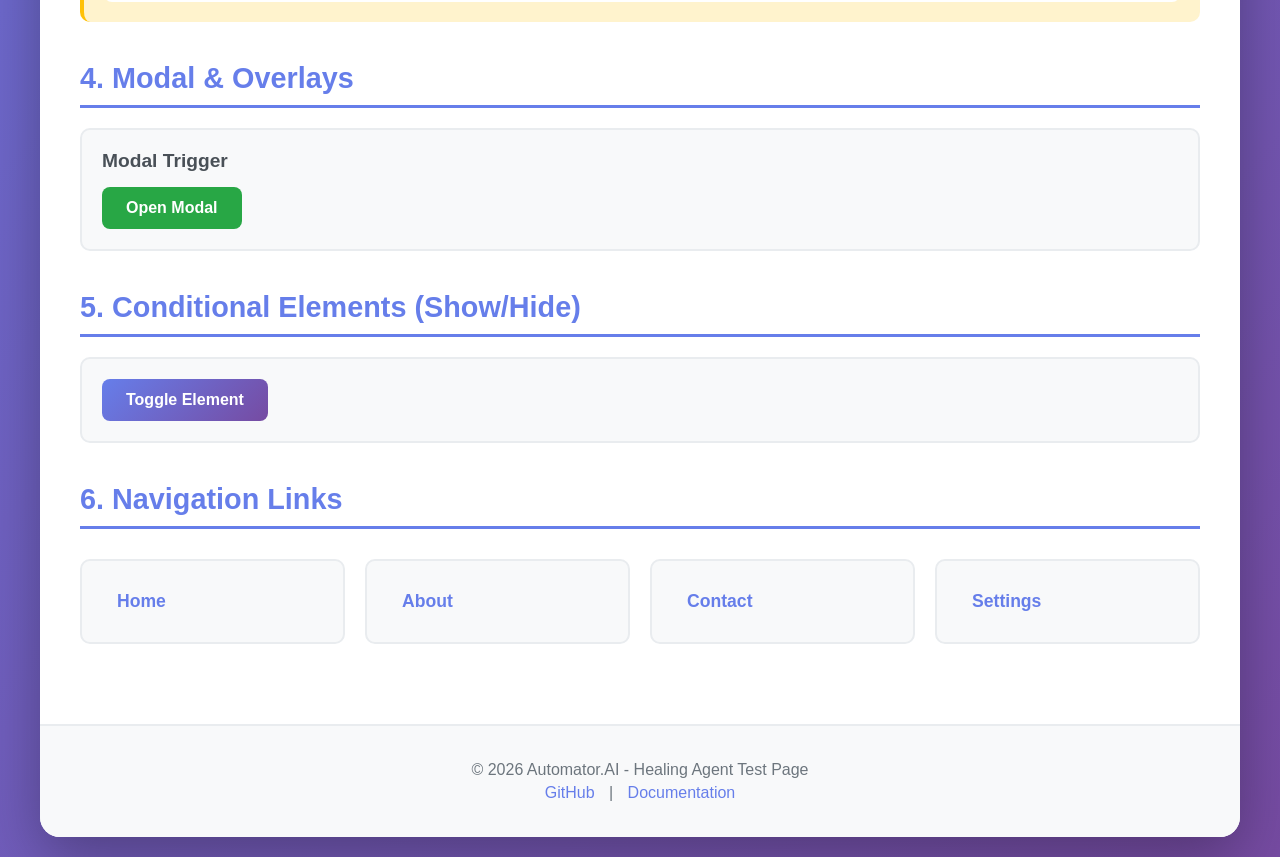
==== commit ff74d39c: "new1" ====
--- a/index.html
+++ b/index.html
@@ -43,7 +43,7 @@
                     <div class="test-elements">
                         <div class="test-card">
                             <h3>Login Button for healing agent</h3>
-                            <button id="differentButton" class="auth-btn primary">sign in</button>
+                            <button id="differentButton" class="auth-btn primary">Login</button>
                             <ul class="element-list">
                                 <li><strong>ID:</strong> differentButton</li>
                                 <li><strong>Class:</strong> auth-btn primary new-button</li>
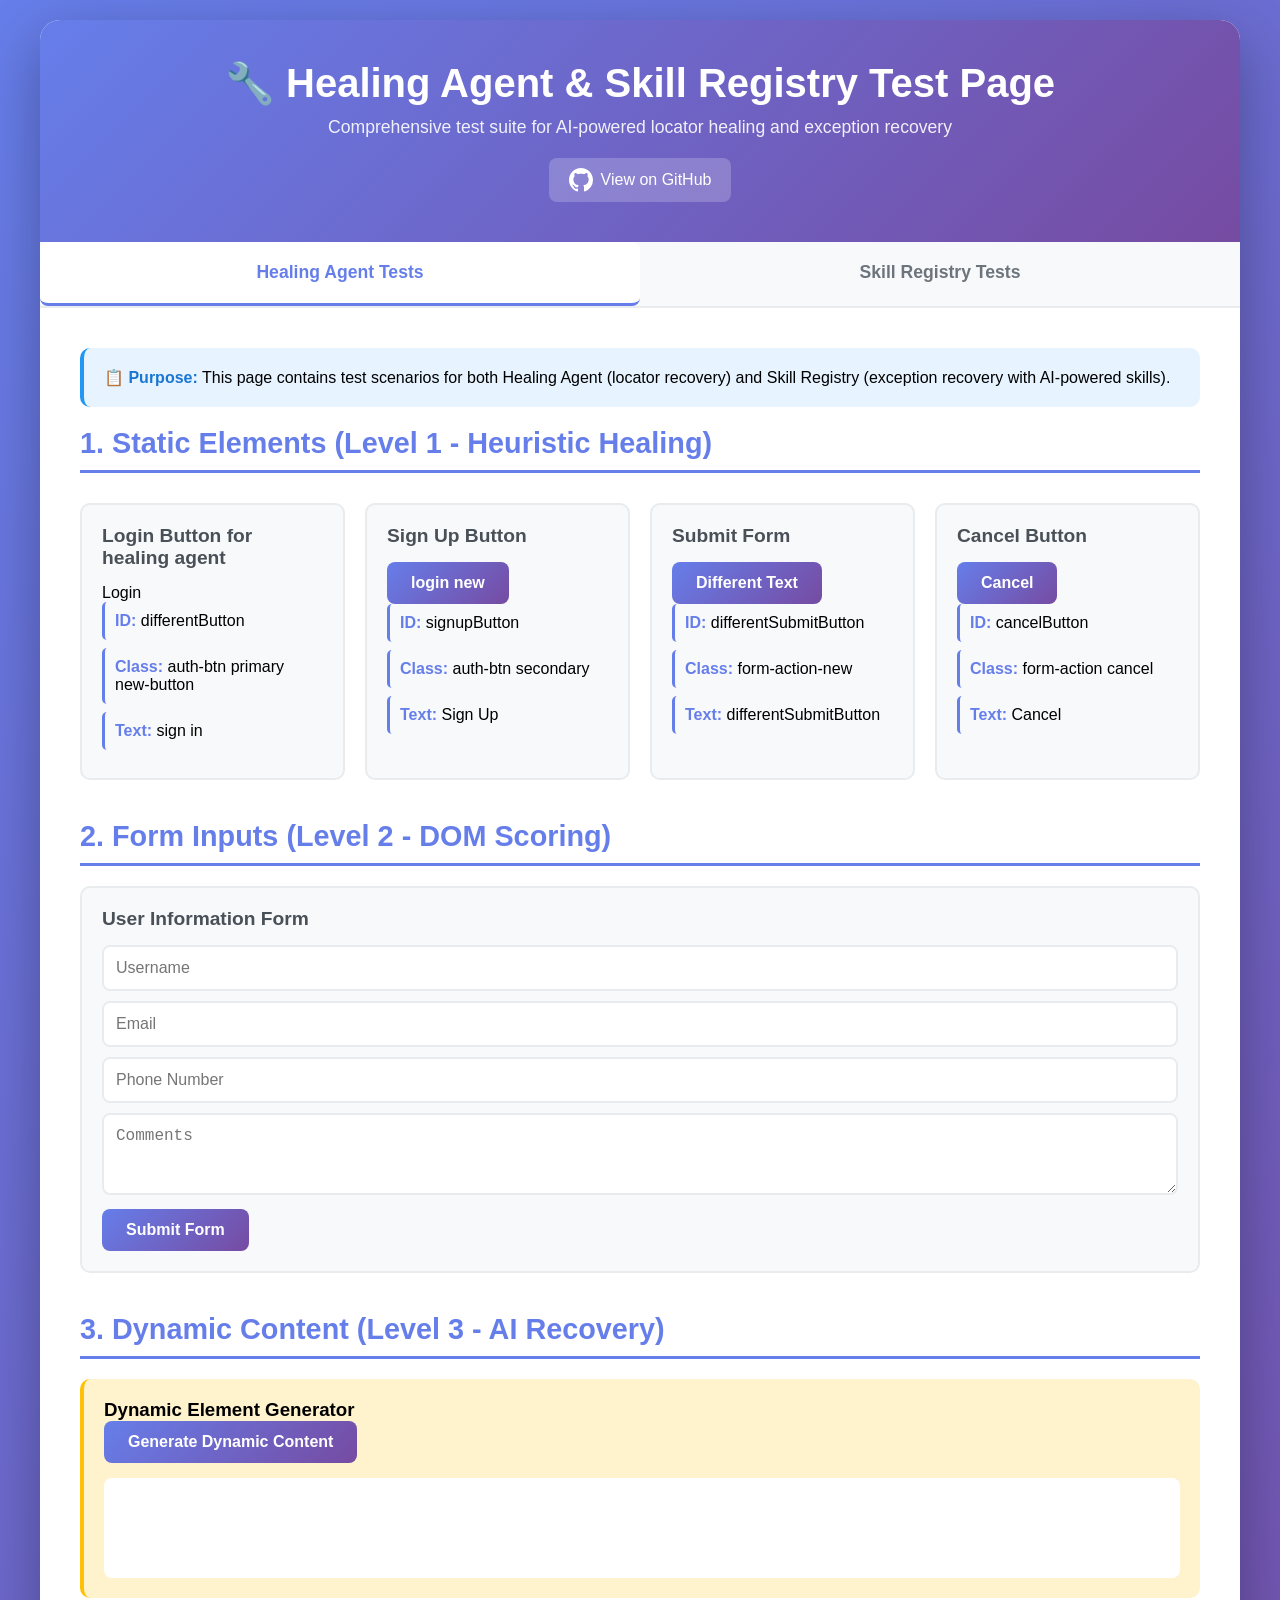
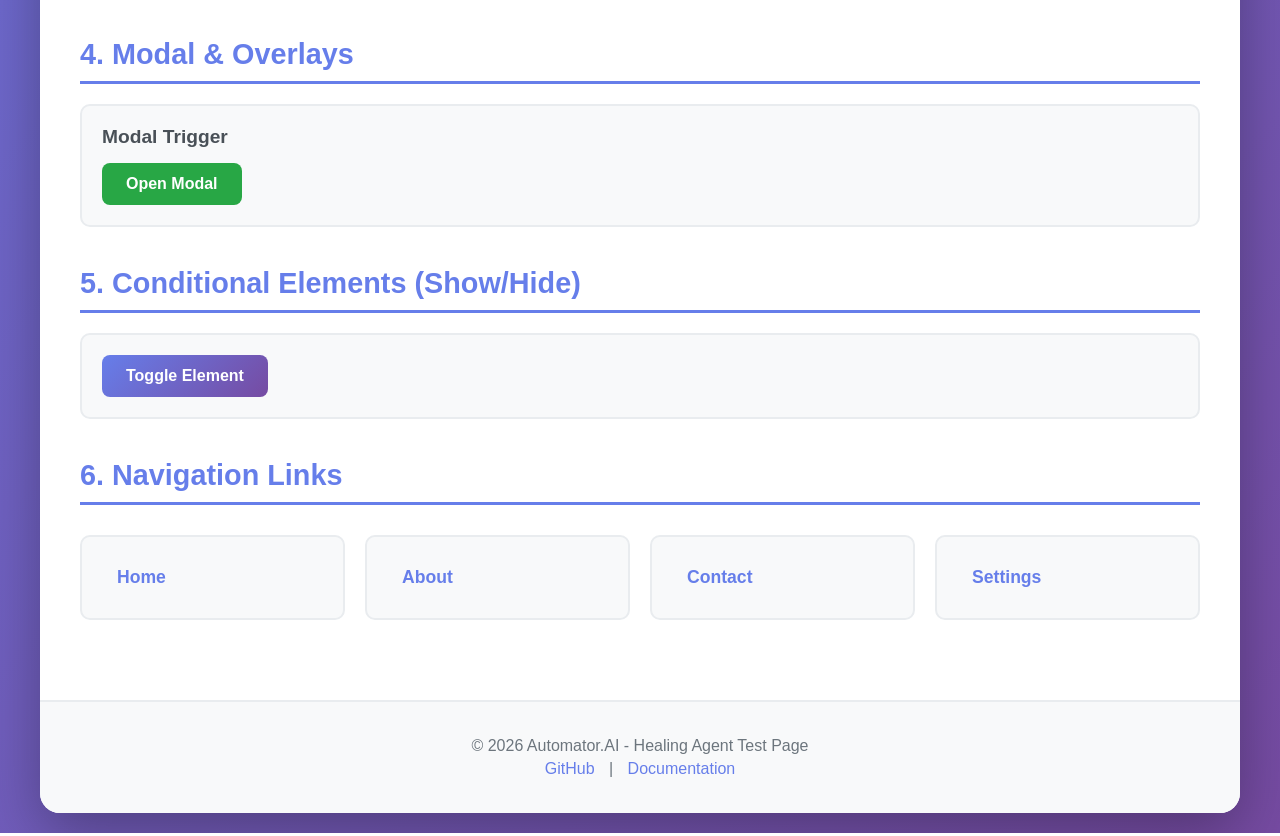
==== commit aca6d369: "changed tag" ====
--- a/index.html
+++ b/index.html
@@ -43,7 +43,7 @@
                     <div class="test-elements">
                         <div class="test-card">
                             <h3>Login Button for healing agent</h3>
-                            <button id="differentButton" class="auth-btn primary">Login</button>
+                            <div id="differentButton" class="auth-btn primary">Login</div>
                             <ul class="element-list">
                                 <li><strong>ID:</strong> differentButton</li>
                                 <li><strong>Class:</strong> auth-btn primary new-button</li>
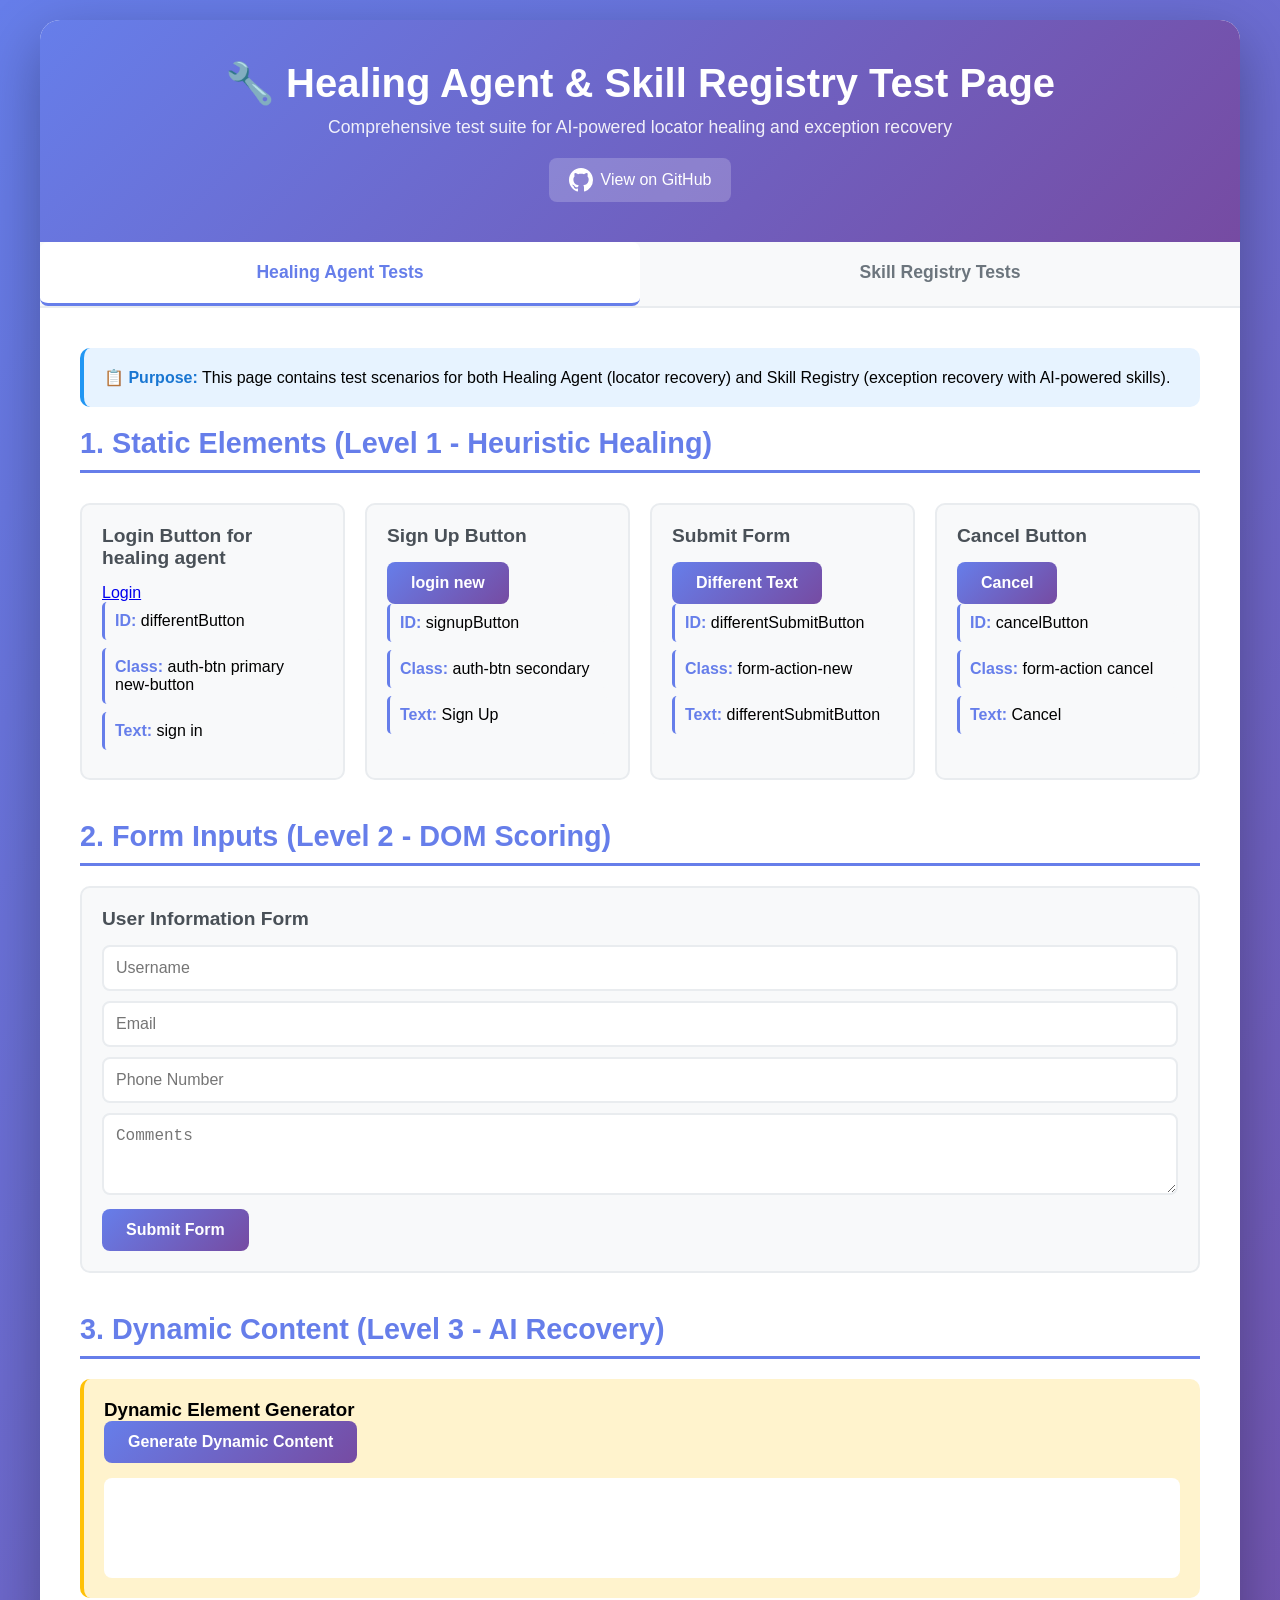
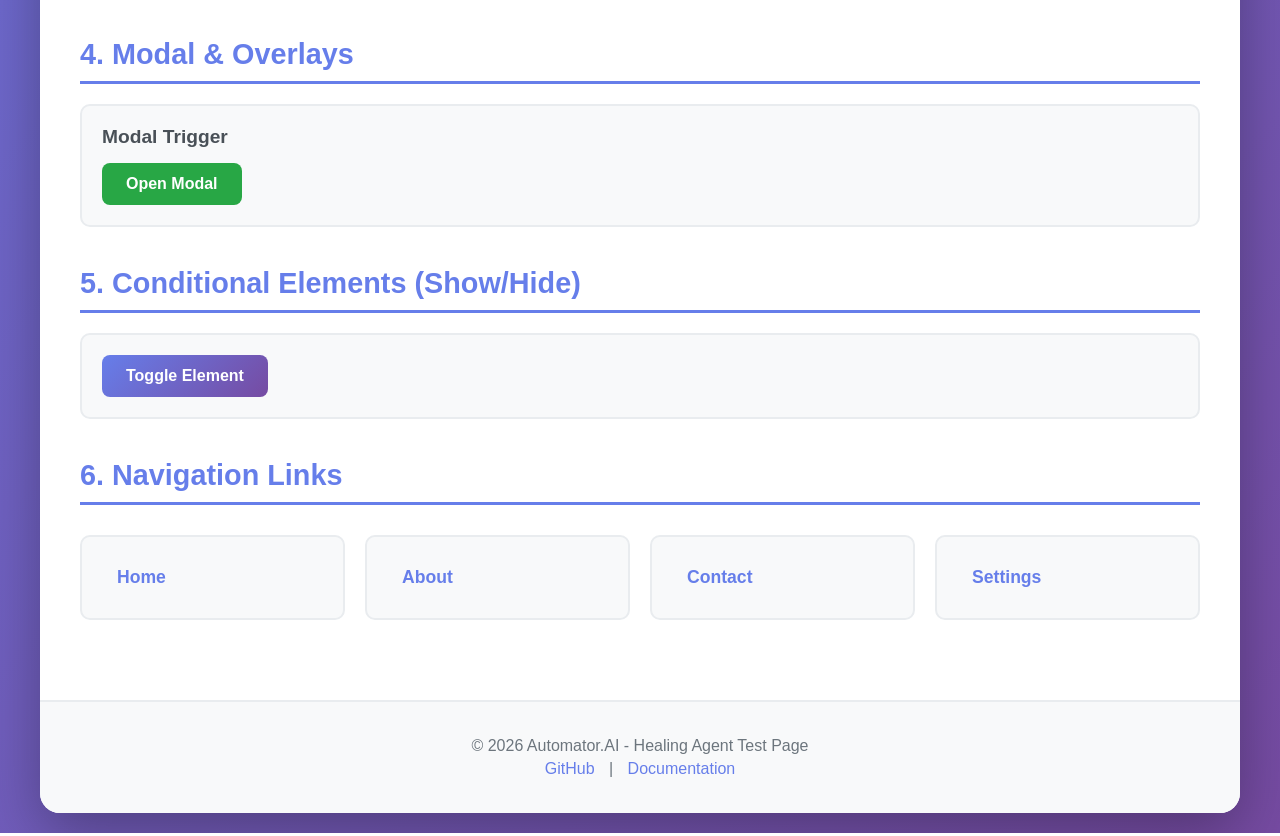
==== commit a6b54739: "changed tag to anchor with link" ====
--- a/index.html
+++ b/index.html
@@ -43,7 +43,7 @@
                     <div class="test-elements">
                         <div class="test-card">
                             <h3>Login Button for healing agent</h3>
-                            <div id="differentButton" class="auth-btn primary">Login</div>
+                            <a href="#" id="loginbutton" class="auth-btn primary" onclick="event.preventDefault(); console.log('Login clicked');">Login</a>
                             <ul class="element-list">
                                 <li><strong>ID:</strong> differentButton</li>
                                 <li><strong>Class:</strong> auth-btn primary new-button</li>
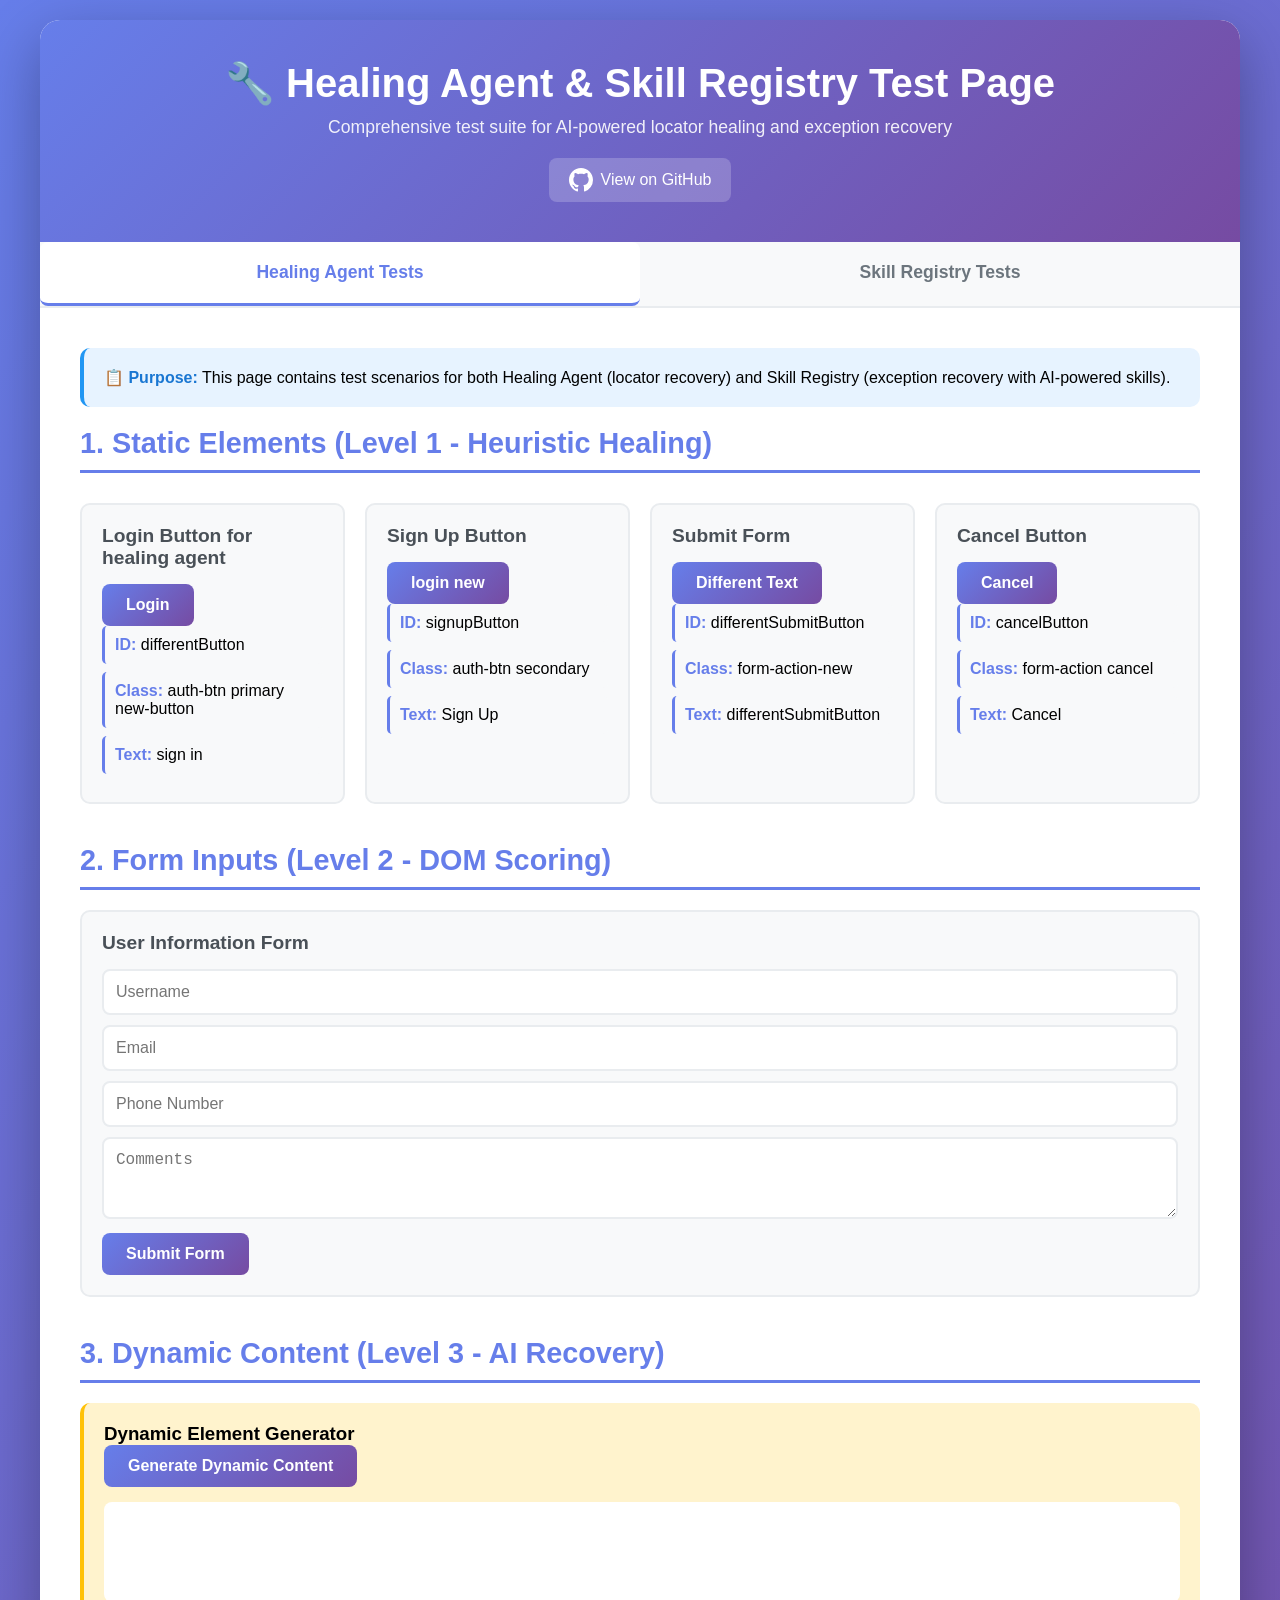
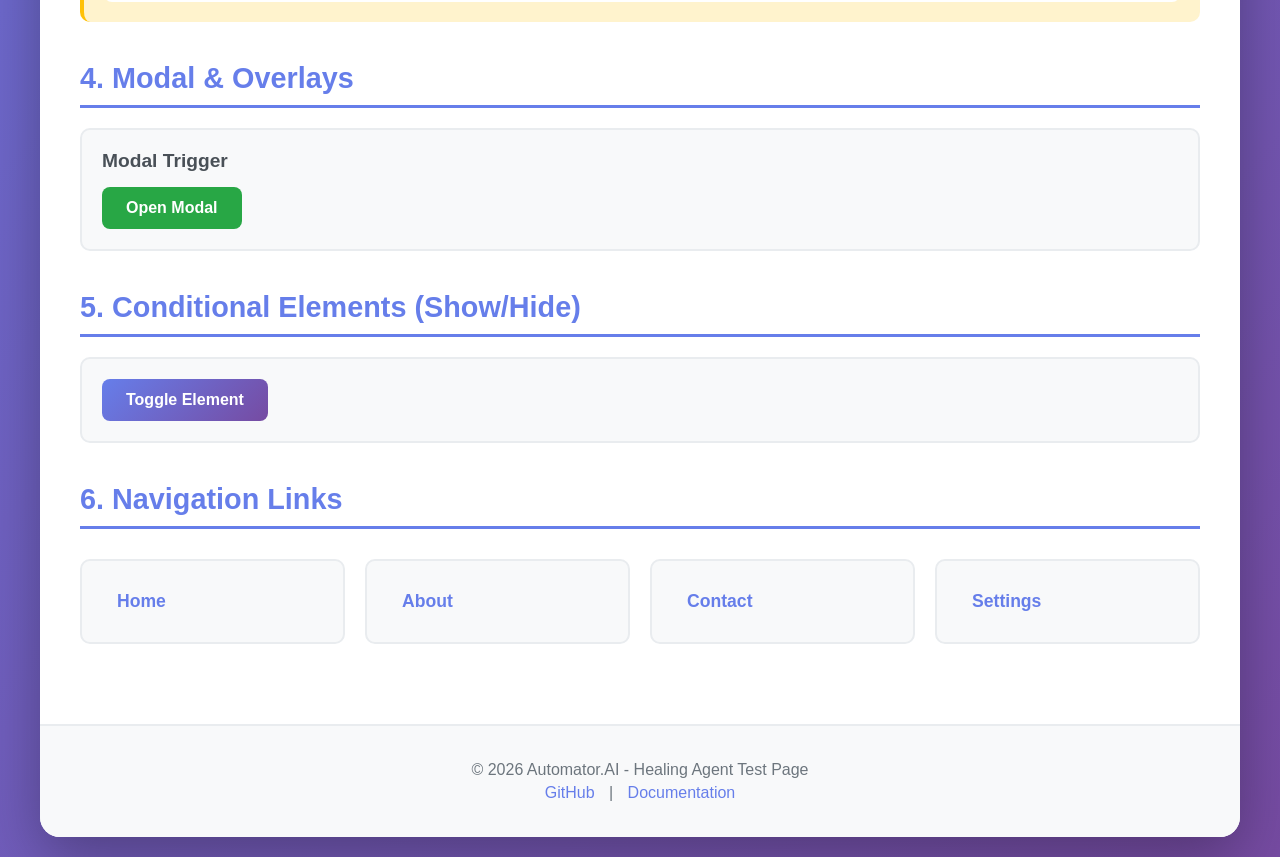
==== commit 8ee32330: "reverted to button" ====
--- a/index.html
+++ b/index.html
@@ -43,7 +43,7 @@
                     <div class="test-elements">
                         <div class="test-card">
                             <h3>Login Button for healing agent</h3>
-                            <a href="#" id="loginbutton" class="auth-btn primary" onclick="event.preventDefault(); console.log('Login clicked');">Login</a>
+                            <button id="differentButton" class="auth-btn primary">Login</button>
                             <ul class="element-list">
                                 <li><strong>ID:</strong> differentButton</li>
                                 <li><strong>Class:</strong> auth-btn primary new-button</li>
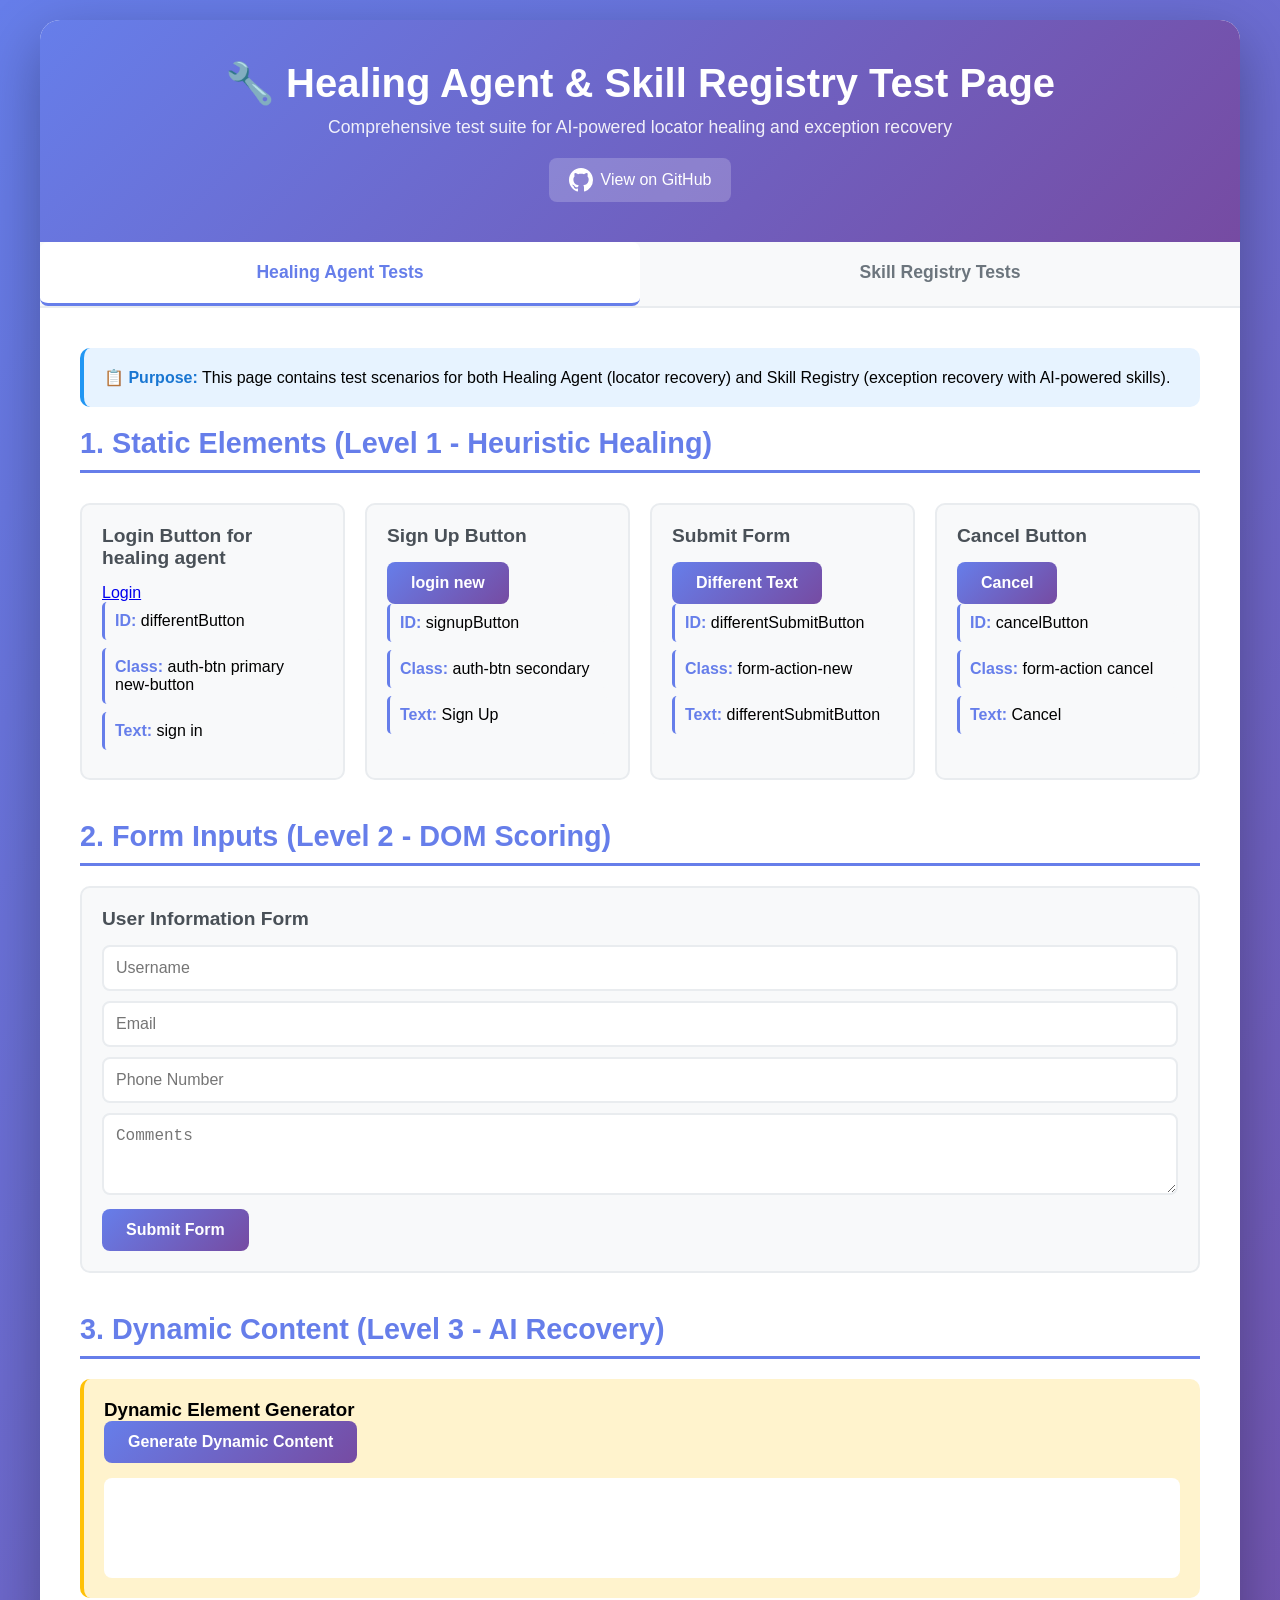
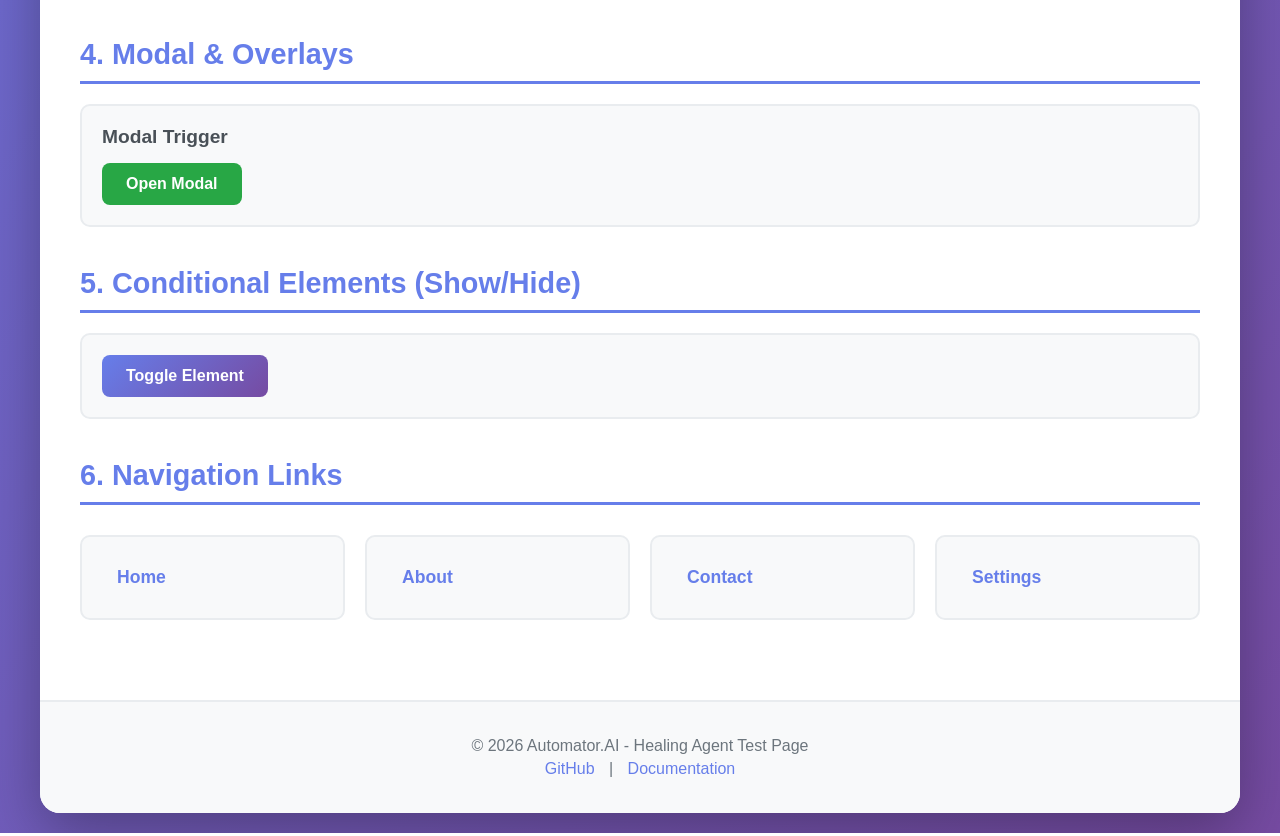
==== commit 46732961: "again changed to anchor" ====
--- a/index.html
+++ b/index.html
@@ -43,7 +43,7 @@
                     <div class="test-elements">
                         <div class="test-card">
                             <h3>Login Button for healing agent</h3>
-                            <button id="differentButton" class="auth-btn primary">Login</button>
+                            <a href="#" id="loginbutton" class="auth-btn primary" onclick="event.preventDefault(); console.log('Login clicked');">Login</a>
                             <ul class="element-list">
                                 <li><strong>ID:</strong> differentButton</li>
                                 <li><strong>Class:</strong> auth-btn primary new-button</li>
